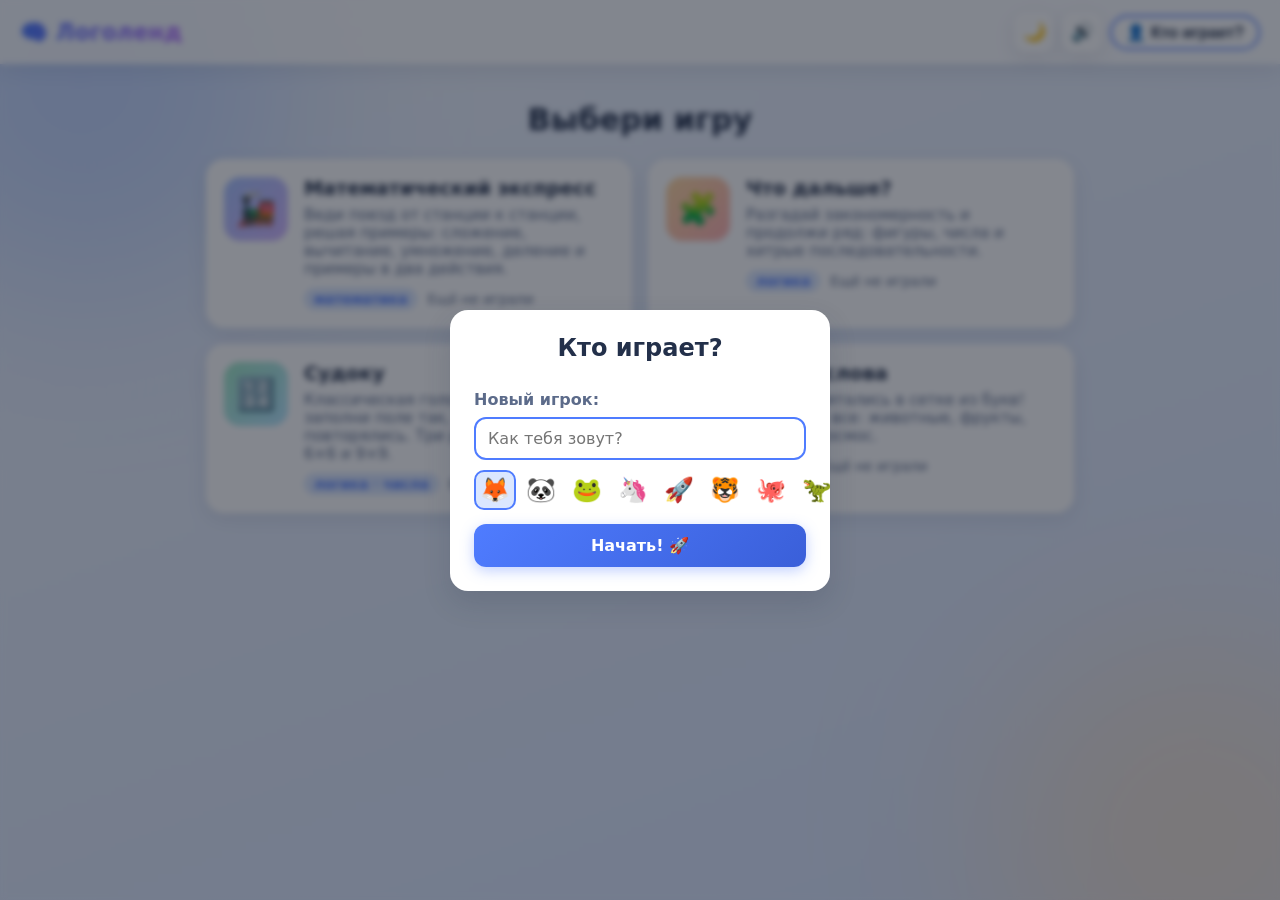
==== index.html @ 38e88299 "Логоленд: детский сайт с играми на логику 4 игры (математика, закономерности, судоку, найди слова), " ====
<!DOCTYPE html>
<html lang="ru">
<head>
  <meta charset="UTF-8">
  <meta name="viewport" content="width=device-width, initial-scale=1">
  <title>Логоленд — игры на логику и смекалку</title>
  <meta name="theme-color" content="#4f7cff">
  <link rel="manifest" href="manifest.webmanifest">
  <link rel="icon" href="icons/icon.svg" type="image/svg+xml">
  <script>
    // Применяем тему до загрузки стилей, чтобы страница не «мигала»
    try {
      document.documentElement.dataset.theme =
        JSON.parse(localStorage.getItem('logoland.theme') || 'null')
        || (matchMedia('(prefers-color-scheme: dark)').matches ? 'dark' : 'light');
    } catch (e) {}
  </script>
  <link rel="stylesheet" href="css/style.css">
</head>
<body>
  <header class="site-header">
    <a class="logo" href="index.html">🧠 Логоленд</a>
    <div class="header-actions">
      <button id="themeBtn" class="icon-btn" type="button" title="Тема">🌙</button>
      <button id="soundBtn" class="icon-btn" type="button" title="Звук">🔊</button>
      <button id="profileBtn" class="profile-chip" type="button">👤 Игрок</button>
    </div>
  </header>

  <main class="container">
    <h1 class="page-title">Выбери игру</h1>
    <div id="gameList" class="game-grid"></div>
  </main>

  <dialog id="profileDialog" class="profile-dialog">
    <h2>Кто играет?</h2>
    <div id="profileList" class="profile-list"></div>
    <form id="newProfileForm" method="dialog">
      <p class="form-label">Новый игрок:</p>
      <input id="profileName" name="name" placeholder="Как тебя зовут?" maxlength="20" autocomplete="off" required>
      <div id="avatarRow" class="avatar-row"></div>
      <button type="submit" class="btn btn-primary">Начать! 🚀</button>
    </form>
  </dialog>

  <script type="module" src="js/pages/index.js"></script>
</body>
</html>
---- css/style.css ----
:root,
:root[data-theme="light"] {
  --bg: #eef3fb;
  --bg-accent: #dbe7ff;
  --card: #ffffff;
  --ink: #23304a;
  --ink-soft: #5c6b8a;
  --primary: #4f7cff;
  --primary-dark: #3a5fd9;
  --logo-2: #b06bff;
  --right: #2eb872;
  --wrong: #ff5d5d;
  --line: #ccd6ea;
  --cell-given: #f0f4fc;
  --conflict-bg: #ffe1e1;
  --hint-flash: #ffd75e;
  --blob-1: #8fb3ff;
  --blob-2: #ffd6a1;
  --radius: 18px;
  --shadow: 0 6px 20px rgba(35, 48, 74, 0.10);
  --shadow-lift: 0 12px 28px rgba(35, 48, 74, 0.16);
}

:root[data-theme="dark"] {
  --bg: #131a2b;
  --bg-accent: #22304f;
  --card: #1c2740;
  --ink: #e8edf9;
  --ink-soft: #94a2c4;
  --primary: #6b93ff;
  --primary-dark: #4f7cff;
  --logo-2: #c08bff;
  --right: #2fbf7a;
  --wrong: #ff6b6b;
  --line: #35446b;
  --cell-given: #243356;
  --conflict-bg: #59263a;
  --hint-flash: #a8842a;
  --blob-1: #27407e;
  --blob-2: #5d3a75;
  --shadow: 0 6px 20px rgba(0, 0, 0, 0.35);
  --shadow-lift: 0 12px 28px rgba(0, 0, 0, 0.45);
}

* { box-sizing: border-box; }

body {
  margin: 0;
  font-family: 'Segoe UI', 'Nunito', system-ui, sans-serif;
  color: var(--ink);
  background: linear-gradient(160deg, var(--bg) 0%, var(--bg-accent) 100%);
  min-height: 100vh;
  transition: background 0.3s ease, color 0.3s ease;
}

/* Мягкие цветные «пятна» на фоне */
body::before,
body::after {
  content: '';
  position: fixed;
  width: 420px;
  height: 420px;
  border-radius: 50%;
  filter: blur(95px);
  opacity: 0.45;
  z-index: -1;
  pointer-events: none;
  transition: background 0.3s ease;
}

body::before { background: var(--blob-1); top: -130px; left: -130px; }
body::after { background: var(--blob-2); bottom: -150px; right: -130px; }

.container {
  max-width: 900px;
  margin: 0 auto;
  padding: 16px;
}

/* ---------- Шапка ---------- */
.site-header {
  position: sticky;
  top: 0;
  z-index: 10;
  display: flex;
  align-items: center;
  justify-content: space-between;
  gap: 12px;
  padding: 12px 20px;
  background: var(--card);
  background: color-mix(in srgb, var(--card) 80%, transparent);
  backdrop-filter: blur(12px);
  -webkit-backdrop-filter: blur(12px);
  box-shadow: var(--shadow);
  transition: background 0.3s ease;
}

.logo {
  font-size: 1.4rem;
  font-weight: 800;
  text-decoration: none;
  background: linear-gradient(90deg, var(--primary), var(--logo-2));
  -webkit-background-clip: text;
  background-clip: text;
  color: transparent;
}

.header-actions {
  display: flex;
  align-items: center;
  gap: 8px;
}

.icon-btn {
  width: 40px;
  height: 40px;
  border: none;
  border-radius: 12px;
  background: var(--card);
  box-shadow: var(--shadow);
  font-size: 1.15rem;
  cursor: pointer;
  display: grid;
  place-items: center;
  transition: transform 0.15s ease, background-color 0.3s ease;
}

.icon-btn:hover { transform: scale(1.08); }
.icon-btn:active { transform: scale(0.94); }

.back-link {
  text-decoration: none;
  color: var(--primary);
  font-weight: 700;
  white-space: nowrap;
}

.game-title {
  font-weight: 800;
  font-size: 1.1rem;
  text-align: center;
  flex: 1;
}

.profile-chip {
  border: 2px solid var(--primary);
  background: var(--card);
  color: var(--ink);
  border-radius: 999px;
  padding: 6px 14px;
  font-size: 1rem;
  font-weight: 700;
  cursor: pointer;
  white-space: nowrap;
  transition: transform 0.15s ease, background-color 0.3s ease, color 0.3s ease;
}

.profile-chip:hover { transform: scale(1.04); }
.profile-chip-static { cursor: default; }
.profile-chip-static:hover { transform: none; }

/* ---------- Главная: список игр ---------- */
.page-title {
  text-align: center;
  font-size: 1.9rem;
  margin: 22px 0;
  animation: fade-up 0.4s ease both;
}

.game-grid {
  display: grid;
  grid-template-columns: repeat(auto-fill, minmax(340px, 1fr));
  gap: 16px;
}

.game-card {
  display: flex;
  gap: 16px;
  align-items: flex-start;
  background: var(--card);
  border-radius: var(--radius);
  padding: 18px;
  text-decoration: none;
  color: var(--ink);
  box-shadow: var(--shadow);
  transition: transform 0.18s ease, box-shadow 0.18s ease, background-color 0.3s ease;
  animation: fade-up 0.45s ease both;
  animation-delay: calc(var(--i, 0) * 80ms);
}

.game-card:hover {
  transform: translateY(-4px) scale(1.01);
  box-shadow: var(--shadow-lift);
}

.game-icon {
  font-size: 2rem;
  width: 64px;
  height: 64px;
  flex-shrink: 0;
  display: grid;
  place-items: center;
  border-radius: 16px;
  background: var(--bg-accent);
}

.game-card:nth-child(6n+1) .game-icon { background: linear-gradient(135deg, #a9c4ff, #d3b7ff); }
.game-card:nth-child(6n+2) .game-icon { background: linear-gradient(135deg, #ffd9a1, #ffb2b2); }
.game-card:nth-child(6n+3) .game-icon { background: linear-gradient(135deg, #a1e8c6, #b7e6ff); }
.game-card:nth-child(6n+4) .game-icon { background: linear-gradient(135deg, #ffe6a1, #c9f0a9); }
.game-card:nth-child(6n+5) .game-icon { background: linear-gradient(135deg, #f7b6e2, #b9c8ff); }
.game-card:nth-child(6n+6) .game-icon { background: linear-gradient(135deg, #b2f0e6, #ffd9c4); }

.game-card:hover .game-icon { animation: wiggle 0.5s ease; }

.game-info h3 { margin: 0 0 6px; font-size: 1.2rem; }
.game-info p { margin: 0 0 10px; color: var(--ink-soft); font-size: 0.95rem; }

.game-meta {
  display: flex;
  gap: 10px;
  align-items: center;
  flex-wrap: wrap;
  font-size: 0.85rem;
}

.tag {
  background: var(--bg-accent);
  color: var(--primary);
  border-radius: 999px;
  padding: 3px 10px;
  font-weight: 700;
}

.best { font-weight: 700; }
.best-empty { color: var(--ink-soft); font-weight: 400; }

/* ---------- Диалог профилей ---------- */
.profile-dialog {
  border: none;
  border-radius: var(--radius);
  box-shadow: var(--shadow-lift);
  padding: 24px;
  width: min(92vw, 380px);
  background: var(--card);
  color: var(--ink);
}

.profile-dialog[open] { animation: fade-up 0.28s ease; }
.profile-dialog::backdrop { background: rgba(10, 16, 30, 0.5); backdrop-filter: blur(3px); }

.profile-dialog h2 { margin: 0 0 14px; text-align: center; }

.profile-list { display: flex; flex-direction: column; gap: 8px; margin-bottom: 14px; }

.profile-item {
  border: 2px solid var(--bg-accent);
  background: var(--card);
  color: var(--ink);
  border-radius: 12px;
  padding: 10px;
  font-size: 1.05rem;
  font-weight: 700;
  cursor: pointer;
  text-align: left;
  font-family: inherit;
  transition: border-color 0.15s ease, transform 0.15s ease;
}

.profile-item:hover { border-color: var(--primary); transform: translateX(3px); }
.profile-item.current { border-color: var(--primary); background: var(--bg-accent); }

.form-label { margin: 0 0 8px; font-weight: 700; color: var(--ink-soft); }

#profileName {
  width: 100%;
  padding: 10px 12px;
  border: 2px solid var(--bg-accent);
  border-radius: 12px;
  font-size: 1rem;
  margin-bottom: 10px;
  background: var(--card);
  color: var(--ink);
  font-family: inherit;
}

#profileName:focus { outline: none; border-color: var(--primary); }

.avatar-row {
  display: grid;
  grid-template-columns: repeat(8, 1fr);
  gap: 4px;
  margin-bottom: 14px;
}

.avatar-option input { position: absolute; opacity: 0; }

.avatar-option span {
  display: grid;
  place-items: center;
  font-size: 1.5rem;
  padding: 4px;
  border-radius: 10px;
  border: 2px solid transparent;
  cursor: pointer;
  transition: transform 0.15s ease;
}

.avatar-option span:hover { transform: scale(1.15); }

.avatar-option input:checked + span {
  border-color: var(--primary);
  background: var(--bg-accent);
}

/* ---------- Кнопки ---------- */
.btn {
  border: none;
  border-radius: 12px;
  padding: 12px 20px;
  font-size: 1rem;
  font-weight: 800;
  font-family: inherit;
  cursor: pointer;
  background: var(--bg-accent);
  color: var(--ink);
  transition: transform 0.12s ease, box-shadow 0.15s ease, background-color 0.3s ease;
}

.btn:hover { transform: translateY(-2px); box-shadow: var(--shadow); }
.btn:active { transform: scale(0.96); }

.btn-primary {
  background: linear-gradient(135deg, var(--primary), var(--primary-dark));
  color: #fff;
  box-shadow: 0 4px 14px rgba(79, 124, 255, 0.35);
}

.btn-primary:hover { filter: brightness(1.08); }

#newProfileForm .btn-primary { width: 100%; }

/* ---------- Экран игры ---------- */
.game-root { margin-top: 10px; }

.level-select { animation: fade-up 0.35s ease both; }

.game-intro {
  background: var(--card);
  border-radius: var(--radius);
  padding: 14px 18px;
  box-shadow: var(--shadow);
  font-size: 1.05rem;
}

.level-grid {
  display: grid;
  grid-template-columns: repeat(auto-fill, minmax(200px, 1fr));
  gap: 14px;
  margin-top: 14px;
}

.level-card {
  border: none;
  background: var(--card);
  color: var(--ink);
  border-radius: var(--radius);
  box-shadow: var(--shadow);
  padding: 18px 14px;
  text-align: center;
  cursor: pointer;
  font-family: inherit;
  transition: transform 0.16s ease, box-shadow 0.16s ease, background-color 0.3s ease;
}

.level-card:hover:not(:disabled) { transform: translateY(-4px); box-shadow: var(--shadow-lift); }
.level-card:hover:not(:disabled) .level-icon { animation: wiggle 0.5s ease; }
.level-card.locked { opacity: 0.55; cursor: not-allowed; }

.level-icon { font-size: 2rem; margin-bottom: 6px; }
.level-name { font-weight: 800; font-size: 1.05rem; margin-bottom: 4px; }
.level-hint { color: var(--ink-soft); font-size: 0.85rem; margin-bottom: 8px; }
.level-best { font-size: 0.9rem; font-weight: 700; }

/* ---------- Раунд ---------- */
.round { max-width: 560px; margin: 0 auto; animation: fade-up 0.3s ease both; }

.round-top {
  display: flex;
  justify-content: space-between;
  gap: 10px;
  font-weight: 700;
  color: var(--ink-soft);
  margin-bottom: 8px;
  flex-wrap: wrap;
}

.progress-track {
  height: 10px;
  border-radius: 999px;
  background: var(--card);
  overflow: hidden;
  margin-bottom: 22px;
  box-shadow: inset 0 1px 3px rgba(0, 0, 0, 0.12);
}

.progress-fill {
  height: 100%;
  background: linear-gradient(90deg, var(--primary), var(--logo-2));
  border-radius: 999px;
  transition: width 0.35s ease;
}

.question {
  background: var(--card);
  border-radius: var(--radius);
  box-shadow: var(--shadow);
  font-size: 2.4rem;
  font-weight: 800;
  text-align: center;
  padding: 34px 20px;
  margin-bottom: 20px;
}

.sequence {
  display: flex;
  flex-wrap: wrap;
  gap: 8px;
  justify-content: center;
  background: var(--card);
  border-radius: var(--radius);
  box-shadow: var(--shadow);
  padding: 26px 16px;
  margin-bottom: 20px;
}

.seq-chip {
  display: grid;
  place-items: center;
  min-width: 52px;
  height: 52px;
  padding: 0 8px;
  border-radius: 12px;
  background: var(--bg);
  font-size: 1.6rem;
  font-weight: 800;
  animation: pop-in 0.3s ease both;
  animation-delay: calc(var(--i, 0) * 45ms);
}

.seq-question {
  background: linear-gradient(135deg, var(--primary), var(--logo-2));
  color: #fff;
  font-size: 1.8rem;
}

.answer-grid {
  display: grid;
  grid-template-columns: repeat(2, 1fr);
  gap: 12px;
}

.answer-btn {
  border: none;
  background: var(--card);
  color: var(--ink);
  border-radius: var(--radius);
  box-shadow: var(--shadow);
  font-size: 1.7rem;
  font-weight: 800;
  font-family: inherit;
  padding: 20px;
  cursor: pointer;
  transition: transform 0.12s ease, background-color 0.2s ease;
}

.answer-btn:hover:not(:disabled) { transform: scale(1.04); box-shadow: var(--shadow-lift); }
.answer-btn:active:not(:disabled) { transform: scale(0.96); }
.answer-btn.right { background: var(--right); color: #fff; animation: pop 0.35s ease; }
.answer-btn.wrong { background: var(--wrong); color: #fff; animation: shake 0.4s ease; }

/* ---------- Результаты ---------- */
.results {
  max-width: 480px;
  margin: 30px auto 0;
  background: var(--card);
  border-radius: var(--radius);
  box-shadow: var(--shadow);
  text-align: center;
  padding: 30px 22px;
  animation: fade-up 0.35s ease both;
}

.results-stars { font-size: 3rem; margin-bottom: 8px; min-height: 1.3em; }

.star-pop {
  display: inline-block;
  animation: star-pop 0.5s cubic-bezier(0.34, 1.56, 0.64, 1) both;
}

.results h2 { margin: 0 0 8px; }
.results-score { color: var(--ink-soft); margin: 0 0 6px; font-size: 1.05rem; }
.results-unlock { font-weight: 800; color: var(--primary); animation: pop 0.5s ease 0.6s both; }

.results-actions {
  display: flex;
  gap: 10px;
  justify-content: center;
  flex-wrap: wrap;
  margin-top: 18px;
}

/* ---------- Судоку ---------- */
.sudoku-wrap { max-width: 480px; margin: 0 auto; animation: fade-up 0.3s ease both; }

.sudoku-board {
  display: grid;
  width: min(92vw, 440px);
  margin: 0 auto 18px;
  background: var(--card);
  border: 3px solid var(--ink);
  border-radius: 10px;
  overflow: hidden;
  box-shadow: var(--shadow);
}

.sudoku-cell {
  aspect-ratio: 1;
  display: grid;
  place-items: center;
  border: 1px solid var(--line);
  background: var(--card);
  font-family: inherit;
  font-weight: 800;
  font-size: 1.4rem;
  color: var(--primary);
  cursor: pointer;
  padding: 0;
  transition: background-color 0.15s ease;
}

.sudoku-cell.given { color: var(--ink); background: var(--cell-given); cursor: default; }
.sudoku-cell.sel { background: var(--bg-accent); outline: 2px solid var(--primary); outline-offset: -2px; }
.sudoku-cell.conflict { background: var(--conflict-bg); color: var(--wrong); animation: shake 0.3s ease; }
.sudoku-cell.box-r { border-right: 2px solid var(--ink); }
.sudoku-cell.box-b { border-bottom: 2px solid var(--ink); }
.sudoku-s9 .sudoku-cell { font-size: 1.05rem; }

.numpad {
  display: flex;
  flex-wrap: wrap;
  gap: 8px;
  justify-content: center;
  max-width: 440px;
  margin: 0 auto;
}

.pad-btn {
  min-width: 48px;
  height: 48px;
  border: none;
  border-radius: 10px;
  background: var(--card);
  box-shadow: var(--shadow);
  font-family: inherit;
  font-size: 1.2rem;
  font-weight: 800;
  cursor: pointer;
  color: var(--ink);
  transition: transform 0.12s ease, background-color 0.2s ease;
}

.pad-btn:hover { background: var(--bg-accent); transform: translateY(-2px); }
.pad-btn:active { transform: scale(0.92); }

.game-toolbar {
  display: flex;
  gap: 8px;
  justify-content: center;
  flex-wrap: wrap;
  margin-top: 14px;
}

/* ---------- Найди слова ---------- */
.ws-wrap { max-width: 560px; margin: 0 auto; animation: fade-up 0.3s ease both; }

.ws-topic { text-align: center; font-weight: 800; font-size: 1.15rem; margin-bottom: 10px; }

.word-chips {
  display: flex;
  flex-wrap: wrap;
  gap: 6px;
  justify-content: center;
  margin-bottom: 14px;
}

.word-chip {
  background: var(--card);
  border-radius: 999px;
  padding: 4px 12px;
  font-weight: 700;
  font-size: 0.95rem;
  box-shadow: var(--shadow);
  transition: background-color 0.25s ease, color 0.25s ease;
}

.word-chip.done { text-decoration: line-through; color: #fff; background: var(--right); animation: pop 0.4s ease; }

.ws-grid {
  display: grid;
  gap: 3px;
  width: min(92vw, 520px);
  margin: 0 auto 4px;
}

.ws-cell {
  aspect-ratio: 1;
  display: grid;
  place-items: center;
  border: none;
  border-radius: 8px;
  background: var(--card);
  box-shadow: 0 1px 4px rgba(0, 0, 0, 0.1);
  font-family: inherit;
  font-weight: 800;
  font-size: 1.05rem;
  color: var(--ink);
  cursor: pointer;
  padding: 0;
  transition: background-color 0.15s ease, transform 0.12s ease;
}

.ws-cell:hover { transform: scale(1.08); }
.ws-cell.sel { background: var(--primary); color: #fff; transform: scale(1.08); }
.ws-cell.found { background: var(--right); color: #fff; }
.ws-cell.just-found { background: var(--right); color: #fff; animation: pop 0.45s ease; }
.ws-cell.wrongflash { background: var(--wrong); color: #fff; animation: shake 0.35s ease; }
.ws-cell.hintflash { background: var(--hint-flash); animation: pop 0.4s ease; }

.ws-help { text-align: center; color: var(--ink-soft); font-size: 0.9rem; }

/* ---------- Конфетти ---------- */
.confetti {
  position: fixed;
  inset: 0;
  overflow: hidden;
  pointer-events: none;
  z-index: 999;
}

.confetti i {
  position: absolute;
  top: -20px;
  border-radius: 3px;
  opacity: 0;
  animation-name: confetti-fall;
  animation-timing-function: ease-in;
  animation-fill-mode: forwards;
}

/* ---------- Анимации ---------- */
@keyframes fade-up {
  from { opacity: 0; transform: translateY(14px); }
  to { opacity: 1; transform: none; }
}

@keyframes pop-in {
  from { opacity: 0; transform: scale(0.5); }
  to { opacity: 1; transform: scale(1); }
}

@keyframes pop {
  50% { transform: scale(1.12); }
}

@keyframes shake {
  0%, 100% { transform: translateX(0); }
  20%, 60% { transform: translateX(-6px); }
  40%, 80% { transform: translateX(6px); }
}

@keyframes wiggle {
  25% { transform: rotate(-8deg); }
  75% { transform: rotate(8deg); }
}

@keyframes star-pop {
  from { transform: scale(0) rotate(-30deg); opacity: 0; }
  to { transform: scale(1) rotate(0); opacity: 1; }
}

@keyframes confetti-fall {
  0% { opacity: 1; transform: translate(0, 0) rotate(0deg); }
  100% { opacity: 1; transform: translate(var(--dx, 0), 105vh) rotate(680deg); }
}

/* ---------- Адаптивность и доступность ---------- */
@media (max-width: 480px) {
  .question { font-size: 1.8rem; padding: 24px 14px; }
  .answer-btn { font-size: 1.4rem; padding: 16px; }
  .game-grid { grid-template-columns: 1fr; }
}

@media (prefers-reduced-motion: reduce) {
  *, *::before, *::after {
    animation: none !important;
    transition: none !important;
  }
}
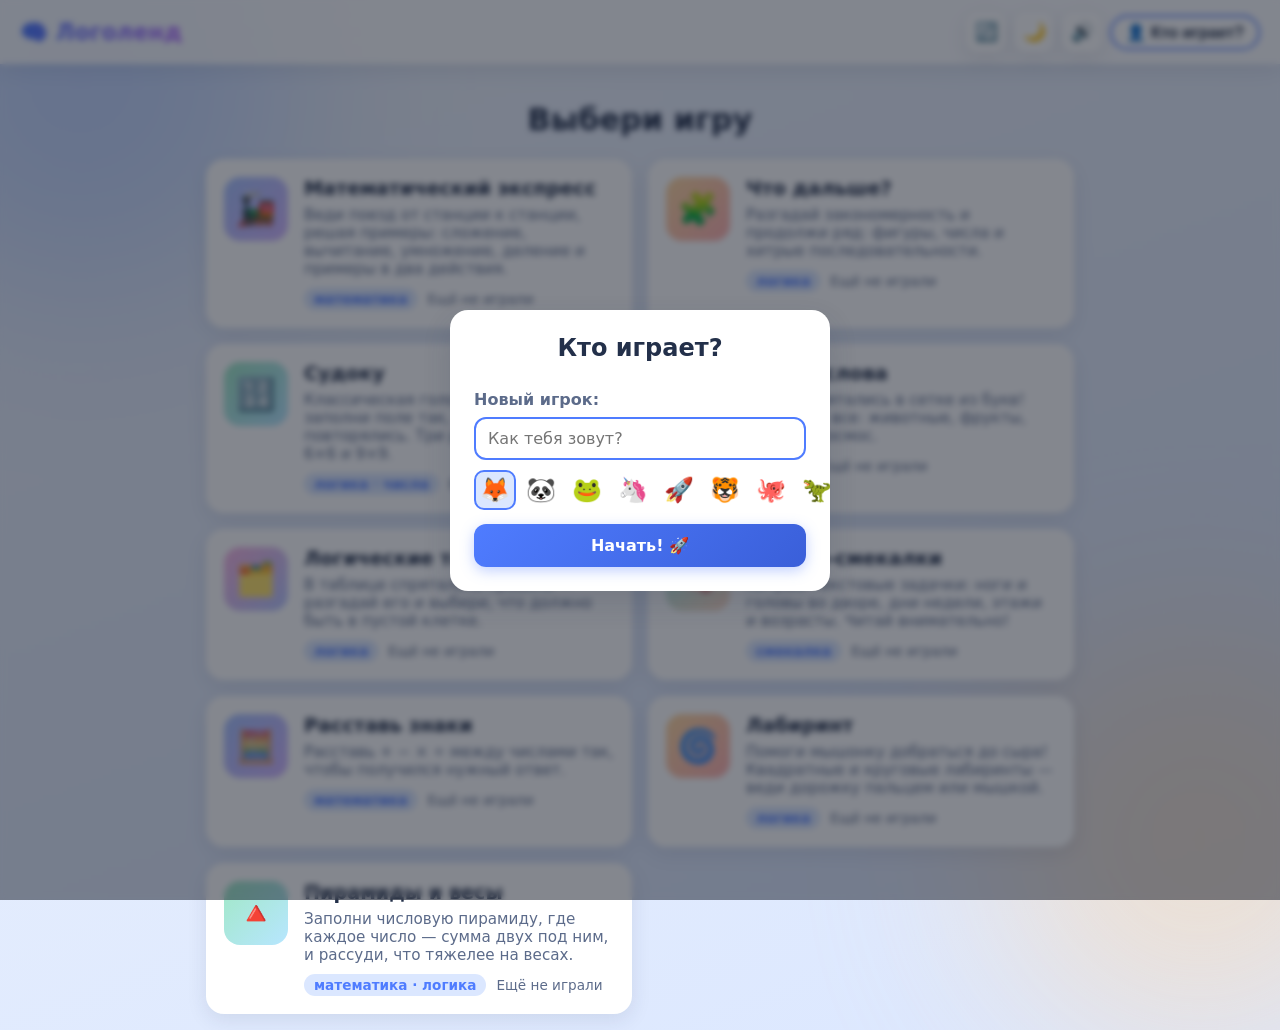
==== commit 82651c1e: "Надёжное обновление версии: кнопка обновления и автообновление Главная причина застревания на старой" ====
--- a/index.html
+++ b/index.html
@@ -21,6 +21,7 @@
   <header class="site-header">
     <a class="logo" href="index.html">🧠 Логоленд</a>
     <div class="header-actions">
+      <button id="refreshBtn" class="icon-btn" type="button" title="Обновить игры до новой версии">🔄</button>
       <button id="themeBtn" class="icon-btn" type="button" title="Тема">🌙</button>
       <button id="soundBtn" class="icon-btn" type="button" title="Звук">🔊</button>
       <button id="profileBtn" class="profile-chip" type="button">👤 Игрок</button>
--- a/css/style.css
+++ b/css/style.css
@@ -127,6 +127,11 @@
 
 .icon-btn:hover { transform: scale(1.08); }
 .icon-btn:active { transform: scale(0.94); }
+.icon-btn.spinning { animation: spin 0.8s linear infinite; }
+
+@keyframes spin {
+  to { transform: rotate(360deg); }
+}
 
 .back-link {
   text-decoration: none;
@@ -360,6 +365,37 @@
   margin-top: 14px;
 }
 
+/* Переключатель способа ответа */
+.mode-switch {
+  display: grid;
+  grid-template-columns: repeat(auto-fit, minmax(220px, 1fr));
+  gap: 10px;
+  margin-top: 14px;
+}
+
+.mode-btn {
+  display: grid;
+  gap: 2px;
+  padding: 12px 14px;
+  border: 2px solid transparent;
+  border-radius: 14px;
+  background: var(--card);
+  box-shadow: var(--shadow);
+  color: var(--ink);
+  font-family: inherit;
+  cursor: pointer;
+  text-align: left;
+  transition: border-color 0.15s ease, transform 0.15s ease;
+}
+
+.mode-btn:hover { transform: translateY(-2px); }
+.mode-btn.active { border-color: var(--primary); background: var(--bg-accent); }
+
+.mode-title { font-weight: 800; font-size: 1rem; }
+.mode-hint { color: var(--ink-soft); font-size: 0.85rem; }
+
+.results-mode { color: var(--ink-soft); font-size: 0.9rem; margin: 0; }
+
 .level-card {
   border: none;
   background: var(--card);
@@ -638,6 +674,26 @@
 .ws-cell.hintflash { background: var(--hint-flash); animation: pop 0.4s ease; }
 
 .ws-help { text-align: center; color: var(--ink-soft); font-size: 0.9rem; }
+
+/* ---------- Плашка «вышла новая версия» ---------- */
+.update-banner {
+  position: fixed;
+  left: 50%;
+  bottom: 16px;
+  transform: translateX(-50%);
+  z-index: 100;
+  display: flex;
+  align-items: center;
+  gap: 12px;
+  padding: 10px 12px 10px 18px;
+  border-radius: 999px;
+  background: var(--card);
+  box-shadow: var(--shadow-lift);
+  font-weight: 700;
+  animation: fade-up 0.35s ease both;
+}
+
+.update-banner .btn { padding: 8px 16px; }
 
 /* ---------- Конфетти ---------- */
 .confetti {
@@ -694,6 +750,290 @@
   100% { opacity: 1; transform: translate(var(--dx, 0), 105vh) rotate(680deg); }
 }
 
+/* ---------- Логические таблицы ---------- */
+.matrix-round { max-width: 480px; margin: 0 auto; }
+
+.matrix-question {
+  text-align: center;
+  font-weight: 700;
+  color: var(--ink-soft);
+  margin: 0 0 14px;
+}
+
+.matrix-board {
+  display: grid;
+  grid-template-columns: repeat(3, 1fr);
+  gap: 6px;
+  width: min(88vw, 360px);
+  margin: 0 auto 20px;
+}
+
+.matrix-cell {
+  aspect-ratio: 1;
+  background: var(--card);
+  border-radius: 12px;
+  box-shadow: var(--shadow);
+  display: grid;
+  place-items: center;
+  padding: 6px;
+  color: var(--ink);
+}
+
+.matrix-cell.matrix-target {
+  background: var(--bg-accent);
+  outline: 2px dashed var(--primary);
+  outline-offset: -4px;
+  font-size: 2rem;
+  font-weight: 800;
+  color: var(--primary);
+}
+
+.matrix-svg { width: 100%; height: 100%; }
+
+.matrix-options {
+  display: grid;
+  grid-template-columns: repeat(3, 1fr);
+  gap: 10px;
+}
+
+.matrix-option-btn {
+  padding: 10px;
+  aspect-ratio: 1;
+  display: grid;
+  place-items: center;
+  color: var(--ink);
+}
+
+.matrix-option-btn .matrix-svg { width: 90%; height: 90%; }
+
+.matrix-options.wide { grid-template-columns: repeat(2, 1fr); }
+.matrix-options.wide .matrix-option-btn { aspect-ratio: 2 / 1; }
+
+@media (max-width: 480px) {
+  .matrix-options { grid-template-columns: repeat(2, 1fr); }
+}
+
+/* ---------- Задачи-смекалки ---------- */
+.teaser-question { font-size: 1.25rem; line-height: 1.5; text-align: left; }
+
+.teaser-answer-row {
+  display: flex;
+  gap: 10px;
+  justify-content: center;
+  align-items: stretch;
+}
+
+.teaser-input {
+  width: 140px;
+  padding: 12px 14px;
+  border: 2px solid var(--bg-accent);
+  border-radius: 12px;
+  font-size: 1.3rem;
+  font-weight: 800;
+  font-family: inherit;
+  text-align: center;
+  background: var(--card);
+  color: var(--ink);
+}
+
+.teaser-input:focus { outline: none; border-color: var(--primary); }
+
+.weekday-grid {
+  display: grid;
+  grid-template-columns: repeat(auto-fill, minmax(150px, 1fr));
+  gap: 8px;
+}
+
+.weekday-btn { padding: 12px 8px; }
+
+.teaser-feedback {
+  text-align: center;
+  font-weight: 800;
+  font-size: 1.1rem;
+  min-height: 1.4em;
+  margin: 14px 0 0;
+}
+
+.teaser-feedback.ok { color: var(--right); }
+.teaser-feedback.bad { color: var(--wrong); }
+
+/* ---------- Расставь знаки ---------- */
+.signs-expr {
+  display: flex;
+  flex-wrap: wrap;
+  gap: 10px;
+  justify-content: center;
+  align-items: center;
+  background: var(--card);
+  border-radius: var(--radius);
+  box-shadow: var(--shadow);
+  padding: 26px 16px;
+  margin-bottom: 8px;
+}
+
+.signs-num { font-size: 2rem; font-weight: 800; }
+
+.signs-slot {
+  width: 52px;
+  height: 52px;
+  border: 2px dashed var(--primary);
+  border-radius: 12px;
+  background: var(--bg-accent);
+  color: var(--primary);
+  font-size: 1.6rem;
+  font-weight: 800;
+  font-family: inherit;
+  cursor: pointer;
+  transition: transform 0.12s ease;
+}
+
+.signs-slot:hover:not(:disabled) { transform: scale(1.1); }
+.signs-slot.picked { border-style: solid; background: var(--card); color: var(--ink); }
+
+/* ---------- Лабиринт ---------- */
+.maze-wrap { max-width: 560px; margin: 0 auto; animation: fade-up 0.3s ease both; }
+
+.maze-grid {
+  display: grid;
+  width: min(92vw, 520px);
+  width: min(92vw, 520px, calc(100dvh - 210px)); /* квадрат должен влезать по высоте */
+  margin: 8px auto 12px;
+  background: var(--card);
+  border-radius: 8px;
+  box-shadow: var(--shadow);
+  padding: 4px;
+  touch-action: none;
+  user-select: none;
+  -webkit-user-select: none;
+}
+
+.maze-cell.path { background: var(--bg-accent); }
+
+.maze-svg {
+  display: block;
+  width: min(92vw, 520px);
+  width: min(92vw, 520px, calc(100dvh - 190px));
+  margin: 8px auto 8px;
+  background: var(--card);
+  border-radius: 16px;
+  box-shadow: var(--shadow);
+  touch-action: none;
+  user-select: none;
+  -webkit-user-select: none;
+}
+
+.maze-walls {
+  stroke: var(--ink);
+  stroke-width: 4;
+  fill: none;
+  stroke-linecap: round;
+}
+
+.maze-trail {
+  stroke: var(--primary);
+  stroke-width: 8;
+  fill: none;
+  stroke-linecap: round;
+  stroke-linejoin: round;
+  opacity: 0.75;
+}
+
+.maze-emoji {
+  text-anchor: middle;
+  dominant-baseline: central;
+  pointer-events: none;
+}
+
+.maze-cell {
+  aspect-ratio: 1;
+  display: grid;
+  place-items: center;
+  min-width: 0;
+  min-height: 0;
+  overflow: hidden;
+  line-height: 1;
+  border: 0 solid var(--line);
+}
+
+.maze-cell.wt { border-top-width: 2px; }
+.maze-cell.wr { border-right-width: 2px; }
+.maze-cell.wb { border-bottom-width: 2px; }
+.maze-cell.wl { border-left-width: 2px; }
+
+/* Кнопки закреплены в нижних углах экрана — под большие пальцы на планшете */
+.maze-controls {
+  position: fixed;
+  left: 10px;
+  right: 10px;
+  bottom: 10px;
+  display: flex;
+  justify-content: space-between;
+  align-items: flex-end;
+  pointer-events: none; /* пространство между кластерами не перехватывает нажатия */
+  z-index: 30;
+}
+
+.maze-cluster { display: flex; gap: 12px; pointer-events: auto; }
+.maze-cluster-v { flex-direction: column; }
+
+/* чтобы кнопка «К лабиринтам» не пряталась под закреплёнными стрелками */
+.maze-wrap.with-pad { padding-bottom: 150px; }
+
+.maze-pad-btn {
+  width: 66px;
+  height: 66px;
+  font-size: 1.6rem;
+  touch-action: manipulation;
+  user-select: none;
+  -webkit-user-select: none;
+}
+
+/* ---------- Пирамиды и весы ---------- */
+.pyramid {
+  display: flex;
+  flex-direction: column;
+  align-items: center;
+  gap: 6px;
+  background: var(--card);
+  border-radius: var(--radius);
+  box-shadow: var(--shadow);
+  padding: 22px 12px;
+  margin-bottom: 14px;
+}
+
+.pyramid-row { display: flex; gap: 6px; }
+
+.pyramid-cell {
+  width: clamp(54px, 14vw, 68px);
+  height: 48px;
+  display: grid;
+  place-items: center;
+  border: 2px solid var(--line);
+  border-radius: 10px;
+  background: var(--bg);
+  font-size: 1.15rem;
+  font-weight: 800;
+  font-family: inherit;
+  color: var(--ink);
+  padding: 0;
+}
+
+.pyramid-cell.hidden-cell {
+  background: var(--bg-accent);
+  border: 2px dashed var(--primary);
+  cursor: pointer;
+}
+
+.pyramid-cell.sel { outline: 3px solid var(--primary); }
+.pyramid-cell.solved { background: var(--right); border-color: var(--right); color: #fff; animation: pop 0.4s ease; }
+.pyramid-cell.shake { animation: shake 0.4s ease; }
+
+.pyramid-choices .answer-btn { font-size: 1.3rem; padding: 14px; }
+
+.scales-facts { font-size: 1.4rem; display: grid; gap: 10px; }
+.scales-fact { font-weight: 700; }
+.scales-question { font-weight: 800; color: var(--primary); margin-top: 6px; }
+
 /* ---------- Адаптивность и доступность ---------- */
 @media (max-width: 480px) {
   .question { font-size: 1.8rem; padding: 24px 14px; }
